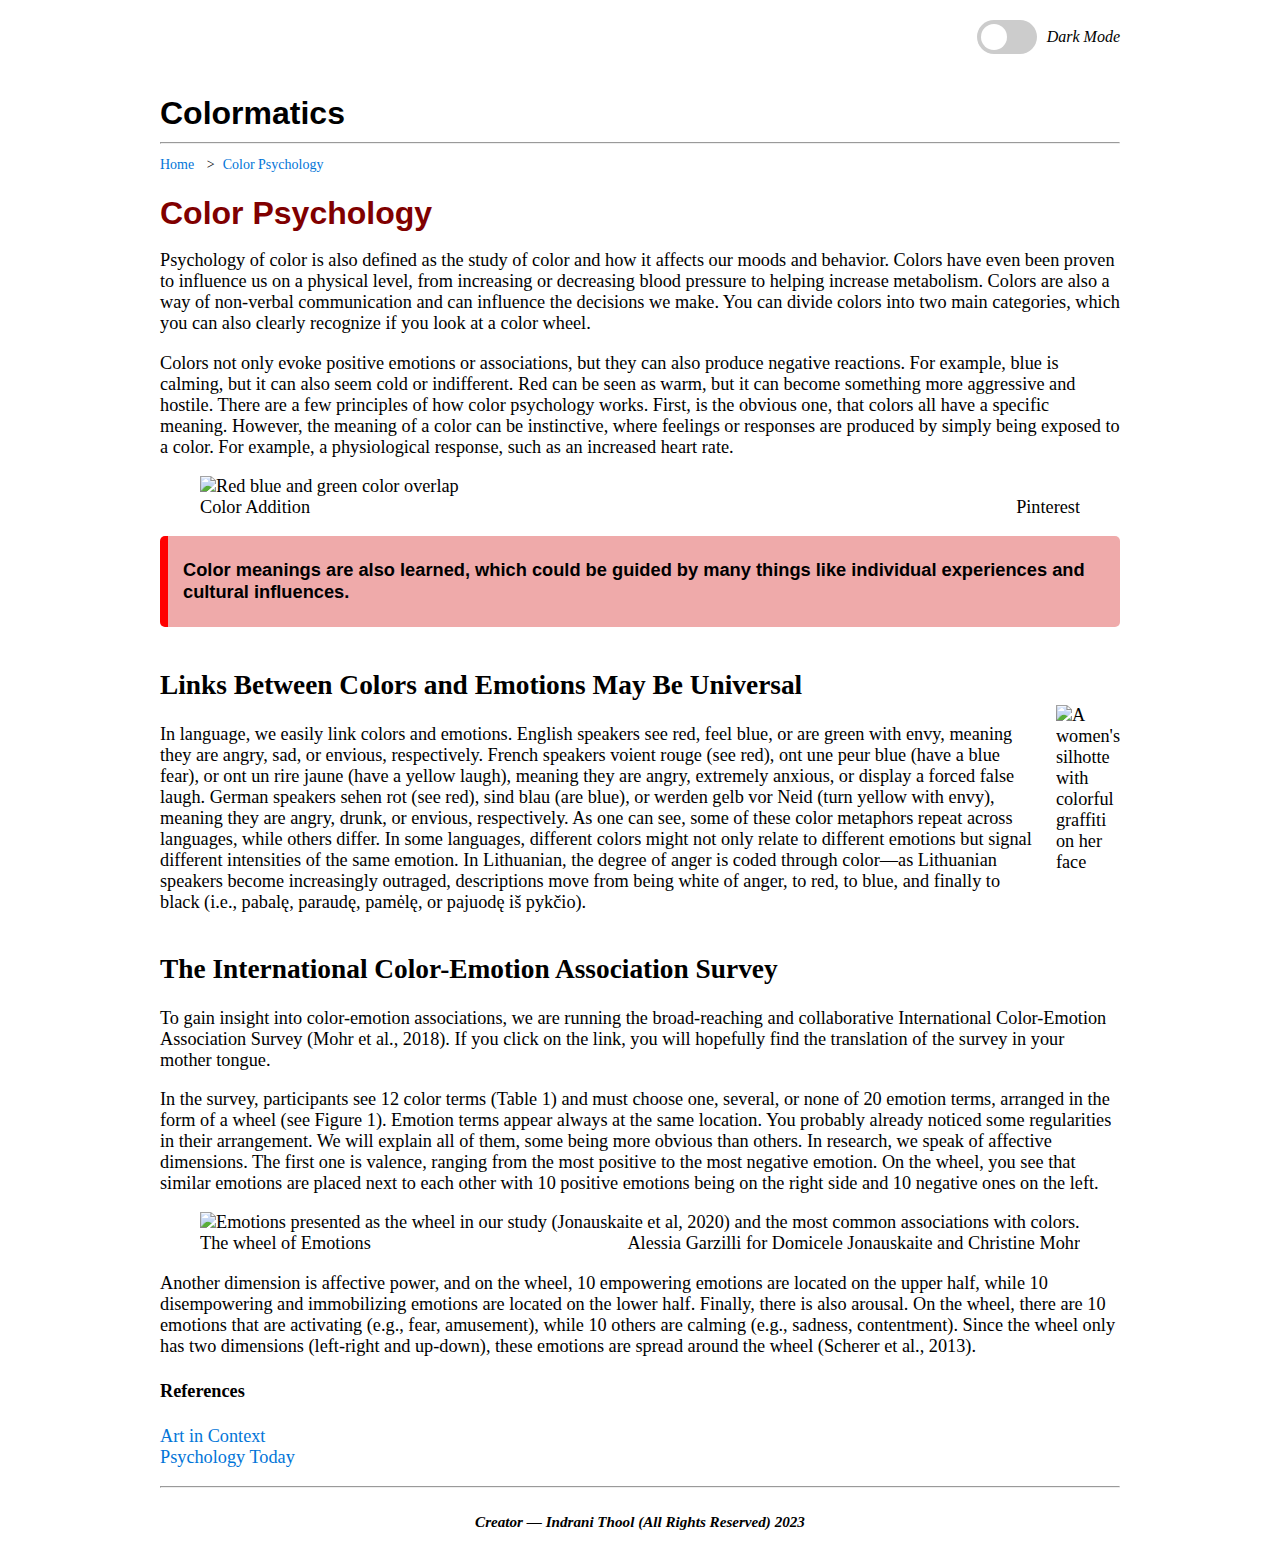
==== color-psychology.html @ 05629e1d "Colormatics files" ====
<!Doctype html>
<html lang="en">
    <head>
        <meta charset="utf-8">
        <meta name="viewport" content="width=device-width,intial-scale=1.0">
        <title>Color</title>
        <link rel="stylesheet" href="style.css">
    </head>
    <body>
        <header>
            <nav>
                <div class="theme-switch-wrapper">
                    <label class="theme-switch" for="checkbox">
                        <input type="checkbox" id="checkbox">
                         <div class="slider round"></div>
                    </label>
                    <em>Dark Mode</em>
                </div>
            </nav>
            <a href="index.html"><h1 class="logo">Colormatics</h1></a>
            <hr>
            <ul class="breadcrumb">
                <li><a href="index.html">Home</a></li>
                <li><a href="">Color Psychology</a></li>
            </ul>
        </header>
        <script src="script.js"></script>
        <main>
            <h1>Color Psychology</h1>
            <p>Psychology of color is also defined as the study of color and how it affects our moods and behavior. Colors have even been proven to influence us on a physical level, from increasing or decreasing blood pressure to helping increase metabolism. Colors are also a way of non-verbal communication and can influence the decisions we make. You can divide colors into two main categories, which you can also clearly recognize if you look at a color wheel.</p>
            <p>Colors not only evoke positive emotions or associations, but they can also produce negative reactions. For example, blue is calming, but it can also seem cold or indifferent. Red can be seen as warm, but it can become something more aggressive and hostile. There are a few principles of how color psychology works. First, is the obvious one, that colors all have a specific meaning. However, the meaning of a color can be instinctive, where feelings or responses are produced by simply being exposed to a color. For example, a physiological response, such as an increased heart rate.</p>
            <figure>
                <img src="c:\Users\Indrani Thool\Desktop\code me\img\RGB.jpg" alt="Red blue and green color overlap"
                width="100%" height="auto">
                <div class="figcap">
                    <div>Color Addition</div>
                    <div class="img-src">Pinterest</div>
                </div>
            </figure>
            <div class="Note">
                <p class="Note-text"><strong>Color meanings are also learned, which could be guided by many things like individual experiences and cultural influences.</strong></p></div>
            </div>
            <br>
            <div class="side-by-side">
                <div class="text">
                    <h2>Links Between Colors and Emotions May Be Universal</h2>
                    <p>In language, we easily link colors and emotions. English speakers see red, feel blue, or are green with envy, meaning they are angry, sad, or envious, respectively. French speakers voient rouge (see red), ont une peur blue (have a blue fear), or ont un rire jaune (have a yellow laugh), meaning they are angry, extremely anxious, or display a forced false laugh. German speakers sehen rot (see red), sind blau (are blue), or werden gelb vor Neid (turn yellow with envy), meaning they are angry, drunk, or envious, respectively. As one can see, some of these color metaphors repeat across languages, while others differ. In some languages, different colors might not only relate to different emotions but signal different intensities of the same emotion. In Lithuanian, the degree of anger is coded through color—as Lithuanian speakers become increasingly outraged, descriptions move from being white of anger, to red, to blue, and finally to black (i.e., pabalę, paraudę, pamėlę, or pajuodę iš pykčio).</p>
                </div>
                <div class="img">
                    <img src="https://i.pinimg.com/564x/c7/1b/e6/c71be6eb125a7685cc54a12ff01ee7d6.jpg" alt="A women's silhotte with colorful graffiti on her face"
                    width="200" height="auto">
                </div>
            </div>
            <h2>The International Color-Emotion Association Survey</h2>
            <p>To gain insight into color-emotion associations, we are running the broad-reaching and collaborative International Color-Emotion Association Survey (Mohr et al., 2018). If you click on the link, you will hopefully find the translation of the survey in your mother tongue.</p>
            <p>In the survey, participants see 12 color terms (Table 1) and must choose one, several, or none of 20 emotion terms, arranged in the form of a wheel (see Figure 1). Emotion terms appear always at the same location. You probably already noticed some regularities in their arrangement. We will explain all of them, some being more obvious than others. In research, we speak of affective dimensions. The first one is valence, ranging from the most positive to the most negative emotion. On the wheel, you see that similar emotions are placed next to each other with 10 positive emotions being on the right side and 10 negative ones on the left.</p>
            <figure>
                <img src="https://cdn.psychologytoday.com/sites/default/files/styles/image-article_inline_full_caption/public/field_blog_entry_images/2022-02/figure_1_0.jpg?itok=CTYibOgA" alt="Emotions presented as the wheel in our study (Jonauskaite et al, 2020) and the most common associations with colors."
                width="100%" height="auto">
                <div class="figcap">
                    <div>The wheel of Emotions</div>
                    <div class="img-src">Alessia Garzilli for Domicele Jonauskaite and Christine Mohr</div>
                </div>
            </figure>
            <p>Another dimension is affective power, and on the wheel, 10 empowering emotions are located on the upper half, while 10 disempowering and immobilizing emotions are located on the lower half. Finally, there is also arousal. On the wheel, there are 10 emotions that are activating (e.g., fear, amusement), while 10 others are calming (e.g., sadness, contentment). Since the wheel only has two dimensions (left-right and up-down), these emotions are spread around the wheel (Scherer et al., 2013).</p>
            <h4>References</h4>
            <p>
                <div><a href="https://artincontext.org/color-psychology/">Art in Context</a></div>
                <div><a href="https://www.psychologytoday.com/us/blog/color-psychology/202202/why-links-between-colors-and-emotions-may-be-universal">Psychology Today</a></div>
            </p>
        </main>
        <footer>
            <hr>
            <h5>Creator — Indrani Thool (All Rights Reserved) 2023</h5>
        </footer>
    </body>
</html>
---- style.css ----
:root {
    --primary-color: maroon;
    --secondary-color: black;
    --font-color: black;
    --bg-color: #fff;
    --heading-color: #1F1B24;
}
[data-theme="dark"] {
    --primary-color: aquamarine;
    --secondary-color: floralwhite;
    --font-color: white;
    --bg-color: #121212;
    --heading-color: beige;
}
body {
    background-color: var(--bg-color);
    color: var(--font-color);
    max-width: 75%;
    margin: 0 auto;
    padding: 0;
    font-size: calc(1rem + 0.25vh);
}
body[data-theme="dark"] {
    background-color: #121212;
    color: #fff;
}
header {
    padding: 0;
    margin: 0 auto;
}
.logo {
    color: var(--secondary-color);
}
.logo:hover {
    color: aquamarine;
    text-decoration: none;
}
h1 {
    font-family: 'Segoe UI', Tahoma, Geneva, Verdana, sans-serif;
    color: var(--primary-color);
    font-size: 2rem;
    margin-bottom: 1vh;
}
.dog-v {
    color: blue;
}
h5 {
    font-style: italic;
}
.container {
    display: flex;
    flex-direction: row;
    padding-top: 2%;
    padding-bottom: 5%;
}
.box {
    /* display: flex; */
    position: relative;
    max-width: 20%;
    height: calc(200px - 30px);
    background: #000;
    /* float: left; */
    margin: 0 15px;
    padding: 20px;
    box-sizing: border-box;
    overflow: hidden;
    border-radius: 10px;
}
.thumb {
    position: absolute;
    top: 0;
    left: 0;
    width: 100%;
    height: 100%;
    background: black;
    transition: 0.5s;
    z-index: 1;
}
.box:hover .thumb {
    top: 20px;
    left: calc(60% - 40px);
    width: 50px;
    height: 50px;
    border-radius: 50%;
}
.container .box .box-title h3 {
    position: relative;
    /* margin: 0 0 10px; */
    padding: 10px 0;
    bottom: 0;
    width: 100%;
    /* left: 50%; */
    /* transform: translateX(-50%);
    height: calc(100% - 100px); */
    text-align: center;
    transition: 0.5s;
    color: #fff;
    font-size: 24px;
}
a {
    /*color: var(--primary-color);*/
    color: #0275d8;
    text-decoration: none;
}
a:hover {
    color: blue;
    text-decoration: underline;
}
nav {
    display: flex;
    justify-content: flex-end;
    padding: 20px 0;
}
/*breadcrumbs*/
ul.breadcrumb {
    margin: 0px;
    padding: 0px;
    list-style-type: style;
    /*background-color: #eee*/
}
ul.breadcrumb li {
    display: inline;
    font-size: 14px;
}
ul.breadcrumb li+li::before {
    padding: 8px;
    color: var(--font-color);
    content: ">";
}
figure {
    align-content: center;
    padding: 0;
}
.figcap {
    /* display: flex; */
    position: relative;
    overflow: hidden;
    /* text-align: center; */
    /* justify-content: center; */
    /* word-spacing: 100px; */
}
.img-src {
    /* padding-left: 200px; */
    /*float: right;*/
    /* margin-left: auto;  */
    position: absolute;
    right: 0;
    bottom: 0;
    text-align: right;
    /*position: relative;*/
}
/*text and image*/
.side-by-side {
    display: flex;
    align-items: center;
    justify-content: center;
}
.img {
    padding-left: 20px;
}
.content {
    display: flexbox;
}
.Note {
    font-family: 'Segoe UI', Tahoma, Geneva, Verdana, sans-serif;
    background-color: rgb(239, 170, 170);
    border-left: 8px solid red;
    border-radius: 5px;
    padding: 5px;
    margin-top: 10px;
}
.Note-text {
    padding-left: 10px;
    padding-right: 5px;
}
.Note2 {
    font-family: 'Segoe UI', Tahoma, Geneva, Verdana, sans-serif;
    background-color: #74bbf5;
    border-left: 8px solid rgb(13, 0, 255);
    border-radius: 5px;
    padding: 5px;
    margin-top: 10px;
}
footer {
    /*position: absolute;
    padding: 20px;*/
    bottom: 0;
   
    margin-right: auto;
    margin-left: auto;
    width: 100%;
    text-align: center;
}
/*slider switch css*/
.theme-switch-wrapper {
    display: flex;
    align-items: center;
}
em {
    margin-left: 10px;
    font-size: 1rem;
}
.theme-switch {
    display: inline-block;
    height: 34px;
    position: relative;
    width: 60px;
}
.theme-switch input {
    display: none;
}
.slider {
    background-color: #ccc;
    bottom: 0;
    cursor: pointer;
    left: 0;
    position: absolute;
    right: 0;
    top: 0;
    transition: .4s;
}
.slider:before {
    background-color: #fff;
    bottom: 4px;
    content: "";
    height: 26px;
    left: 4px;
    position: absolute;
    transition: .4s;
    width: 26px;
}
input:checked + .slider {
    background-color: #66bb6a;
}
input:checked + .slider:before {
    transform: translateX(26px);
}
.slider.round {
    border-radius: 34px;
}
.slider.round:before {
    border-radius: 50%;
}
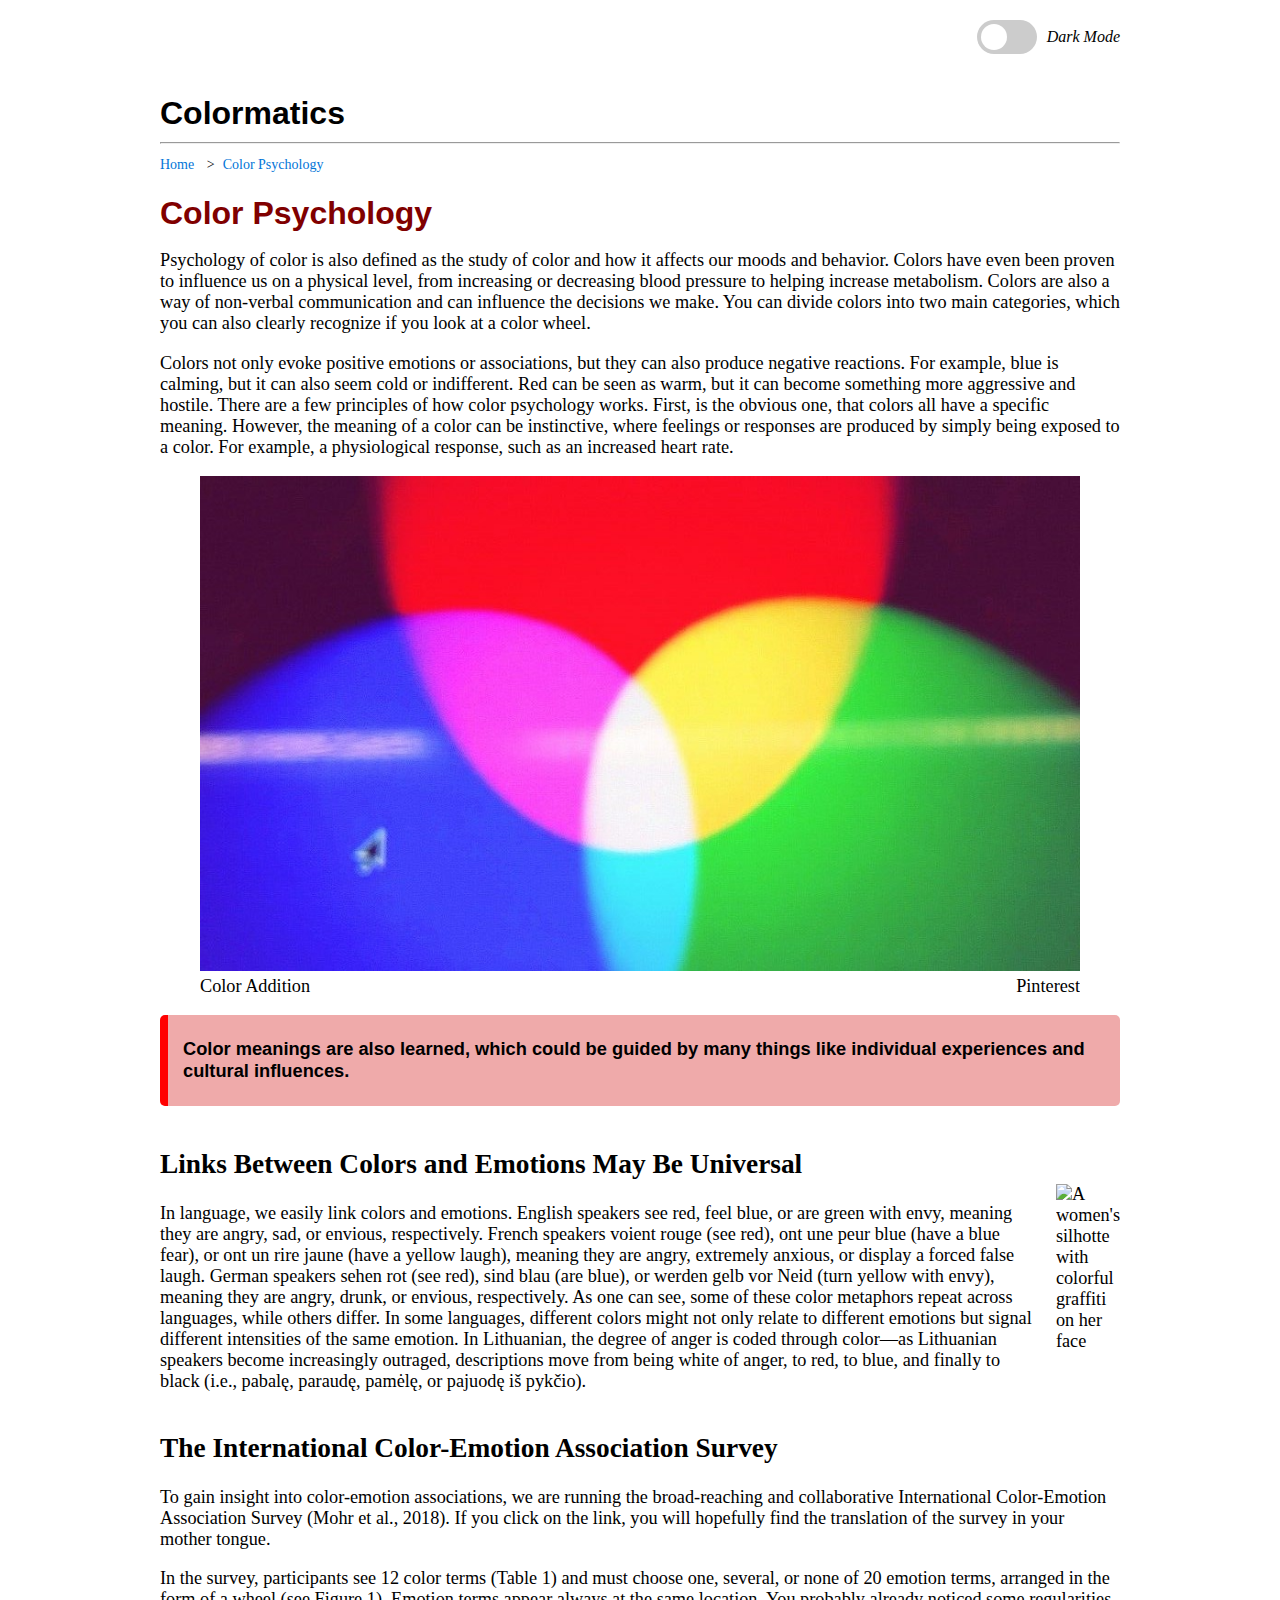
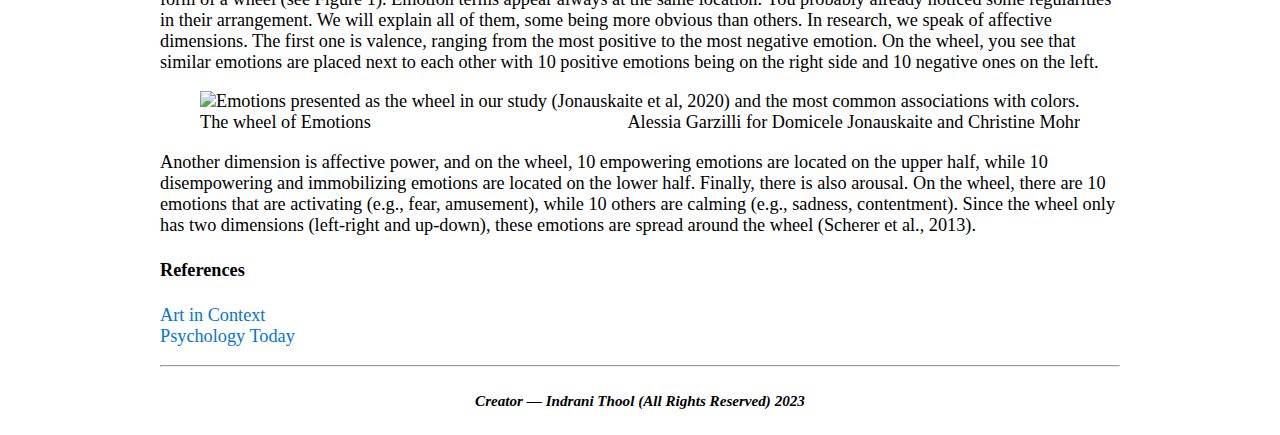
==== commit 327e878a: "color-psychology.html: corrected file path" ====
--- a/color-psychology.html
+++ b/color-psychology.html
@@ -30,7 +30,7 @@
             <p>Psychology of color is also defined as the study of color and how it affects our moods and behavior. Colors have even been proven to influence us on a physical level, from increasing or decreasing blood pressure to helping increase metabolism. Colors are also a way of non-verbal communication and can influence the decisions we make. You can divide colors into two main categories, which you can also clearly recognize if you look at a color wheel.</p>
             <p>Colors not only evoke positive emotions or associations, but they can also produce negative reactions. For example, blue is calming, but it can also seem cold or indifferent. Red can be seen as warm, but it can become something more aggressive and hostile. There are a few principles of how color psychology works. First, is the obvious one, that colors all have a specific meaning. However, the meaning of a color can be instinctive, where feelings or responses are produced by simply being exposed to a color. For example, a physiological response, such as an increased heart rate.</p>
             <figure>
-                <img src="c:\Users\Indrani Thool\Desktop\code me\img\RGB.jpg" alt="Red blue and green color overlap"
+                <img src="img\RGB.jpg" alt="Red blue and green color overlap"
                 width="100%" height="auto">
                 <div class="figcap">
                     <div>Color Addition</div>
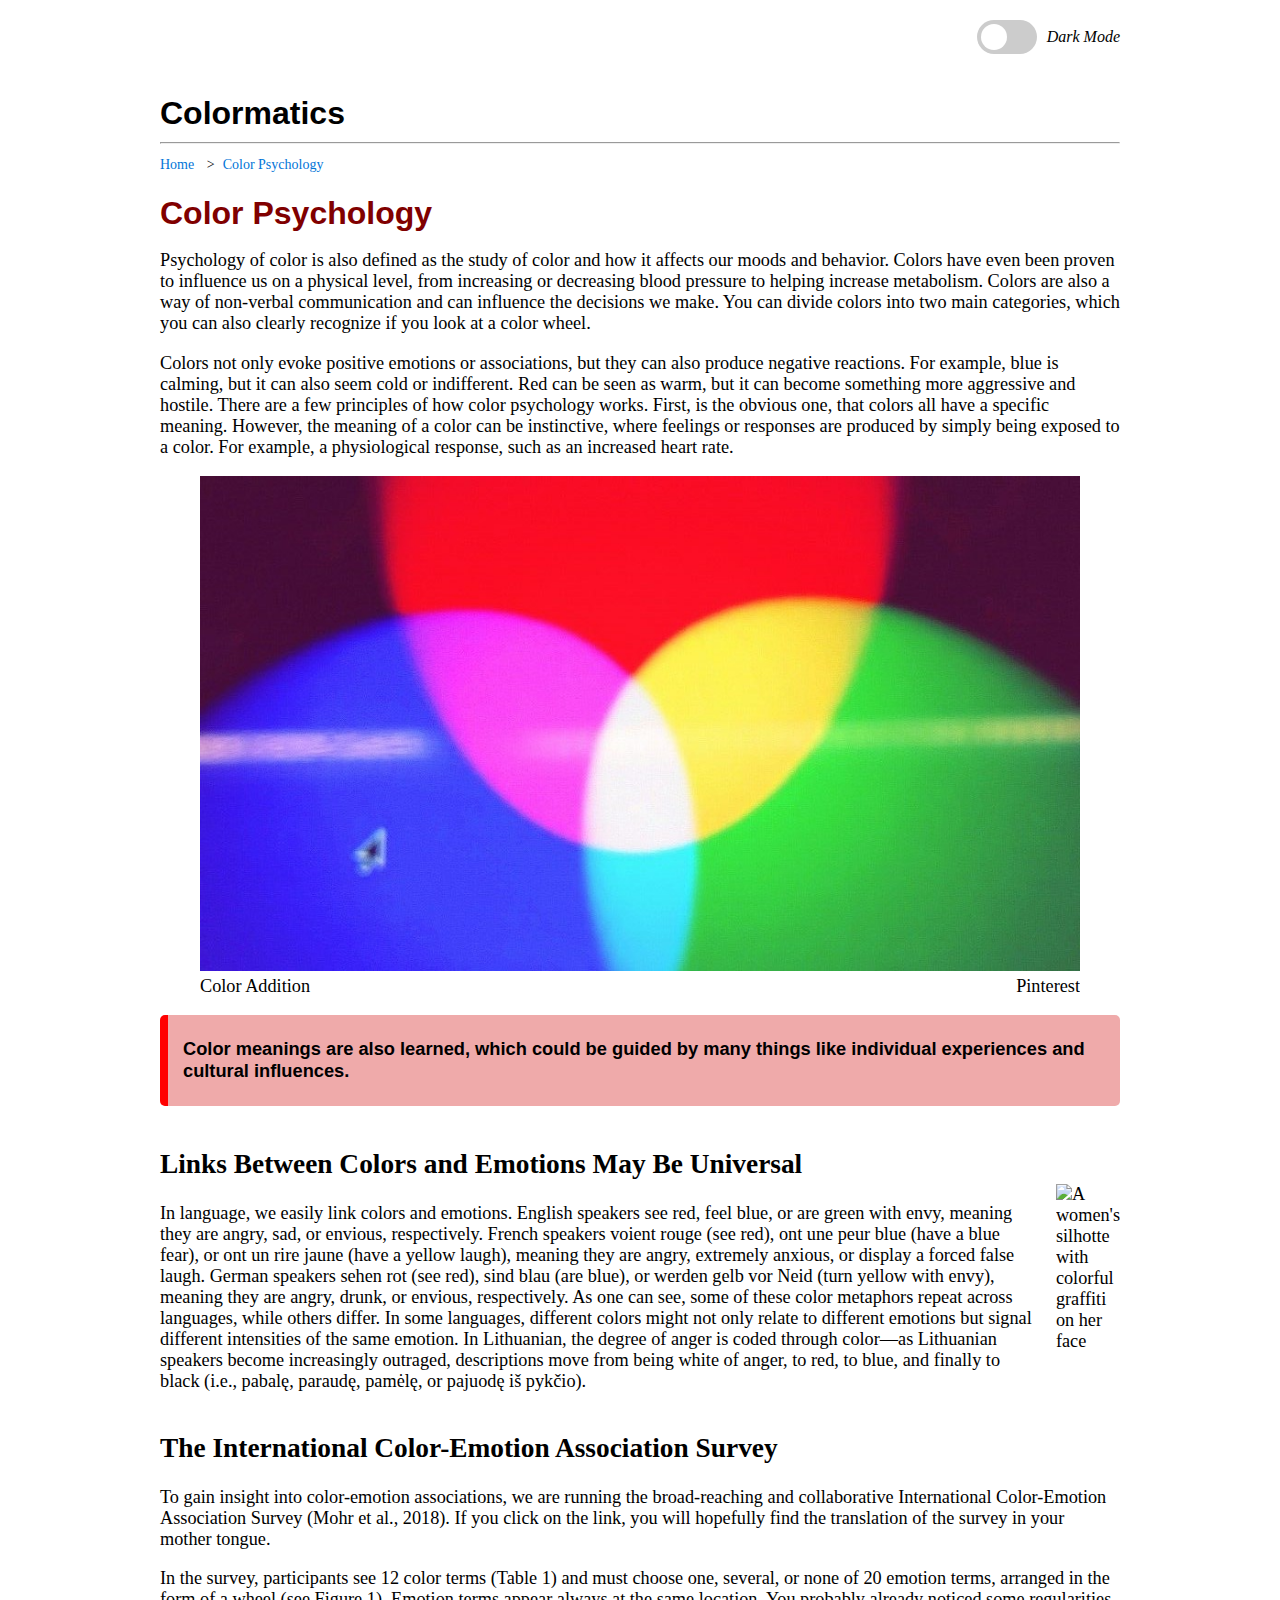
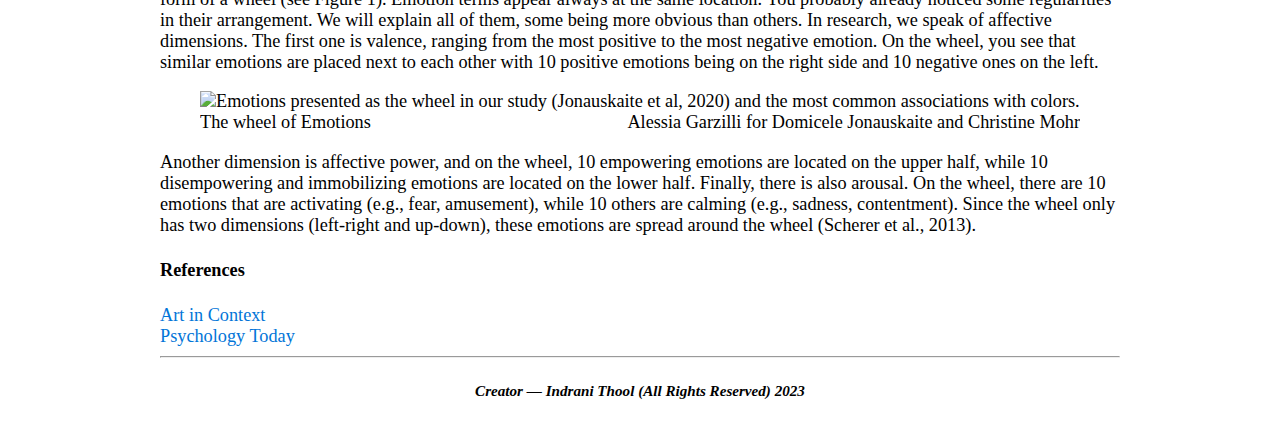
==== commit cea0caf2: "ref links" ====
--- a/color-psychology.html
+++ b/color-psychology.html
@@ -64,10 +64,10 @@
             </figure>
             <p>Another dimension is affective power, and on the wheel, 10 empowering emotions are located on the upper half, while 10 disempowering and immobilizing emotions are located on the lower half. Finally, there is also arousal. On the wheel, there are 10 emotions that are activating (e.g., fear, amusement), while 10 others are calming (e.g., sadness, contentment). Since the wheel only has two dimensions (left-right and up-down), these emotions are spread around the wheel (Scherer et al., 2013).</p>
             <h4>References</h4>
-            <p>
+            <div>
                 <div><a href="https://artincontext.org/color-psychology/">Art in Context</a></div>
                 <div><a href="https://www.psychologytoday.com/us/blog/color-psychology/202202/why-links-between-colors-and-emotions-may-be-universal">Psychology Today</a></div>
-            </p>
+            </div>
         </main>
         <footer>
             <hr>
--- a/style.css
+++ b/style.css
@@ -158,9 +158,13 @@
 .img {
     padding-left: 20px;
 }
-.content {
-    display: flexbox;
-}
+.image {
+    width: 100%;
+    height: auto;
+}
+/* .content {
+    display: flex;
+} */
 .Note {
     font-family: 'Segoe UI', Tahoma, Geneva, Verdana, sans-serif;
     background-color: rgb(239, 170, 170);
